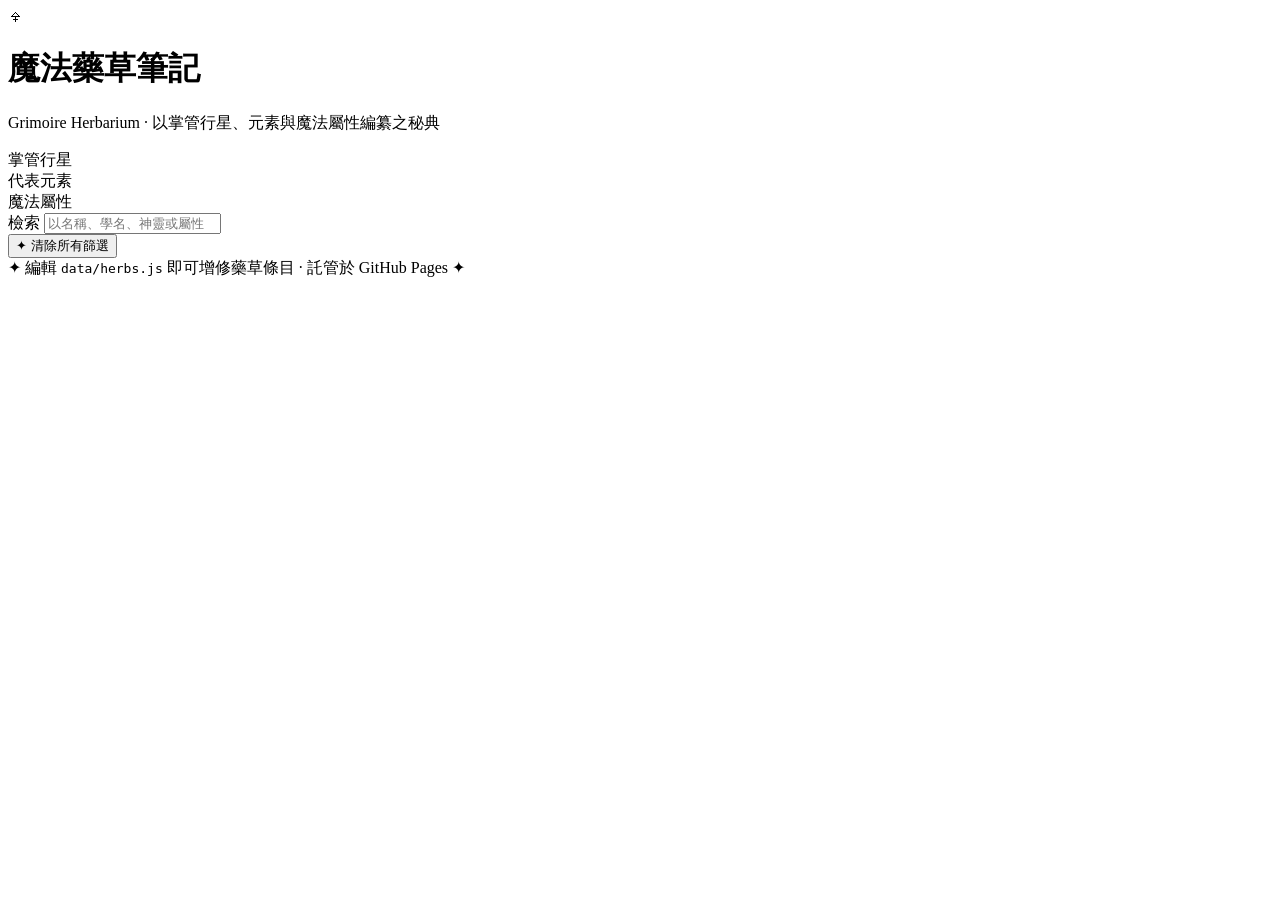
==== index.html @ 3a969321 "Add files via upload" ====
<!DOCTYPE html>
<html lang="zh-Hant">
<head>
<meta charset="UTF-8">
<meta name="viewport" content="width=device-width, initial-scale=1.0">
<title>魔法藥草筆記 · Grimoire Herbarium</title>
<link rel="preconnect" href="https://fonts.googleapis.com">
<link rel="preconnect" href="https://fonts.gstatic.com" crossorigin>
<link href="https://fonts.googleapis.com/css2?family=Noto+Serif+TC:wght@400;600;700&family=Cinzel:wght@500;700&display=swap" rel="stylesheet">
<link rel="stylesheet" href="assets/style.css">
</head>
<body data-page="index">
<div class="page-wrap">

  <header class="site-header">
    <div class="alchemy-ring" aria-hidden="true">🜍</div>
    <h1 class="site-title">魔法藥草筆記</h1>
    <p class="site-subtitle">Grimoire Herbarium · 以掌管行星、元素與魔法屬性編纂之秘典</p>
  </header>

  <section class="paper filter-panel">
    <div class="filter-row">
      <label class="filter-label">掌管行星</label>
      <div class="chips" id="chips-planet"></div>
    </div>
    <div class="filter-row">
      <label class="filter-label">代表元素</label>
      <div class="chips" id="chips-element"></div>
    </div>
    <div class="filter-row">
      <label class="filter-label">魔法屬性</label>
      <div class="chips" id="chips-magicProperties"></div>
    </div>
    <div class="filter-row">
      <label class="filter-label">檢索</label>
      <input type="search" id="search" class="search-input" placeholder="以名稱、學名、神靈或屬性搜尋…">
    </div>
    <div class="filter-meta"><span id="result-count"></span><button id="clear-filters" class="link-btn">✦ 清除所有篩選</button></div>
  </section>

  <main class="herb-grid" id="herb-grid"></main>

  <footer class="site-footer">✦ 編輯 <code>data/herbs.js</code> 即可增修藥草條目 · 託管於 GitHub Pages ✦</footer>
</div>

<script src="data/herbs.js"></script>
<script src="assets/app.js"></script>
</body>
</html>
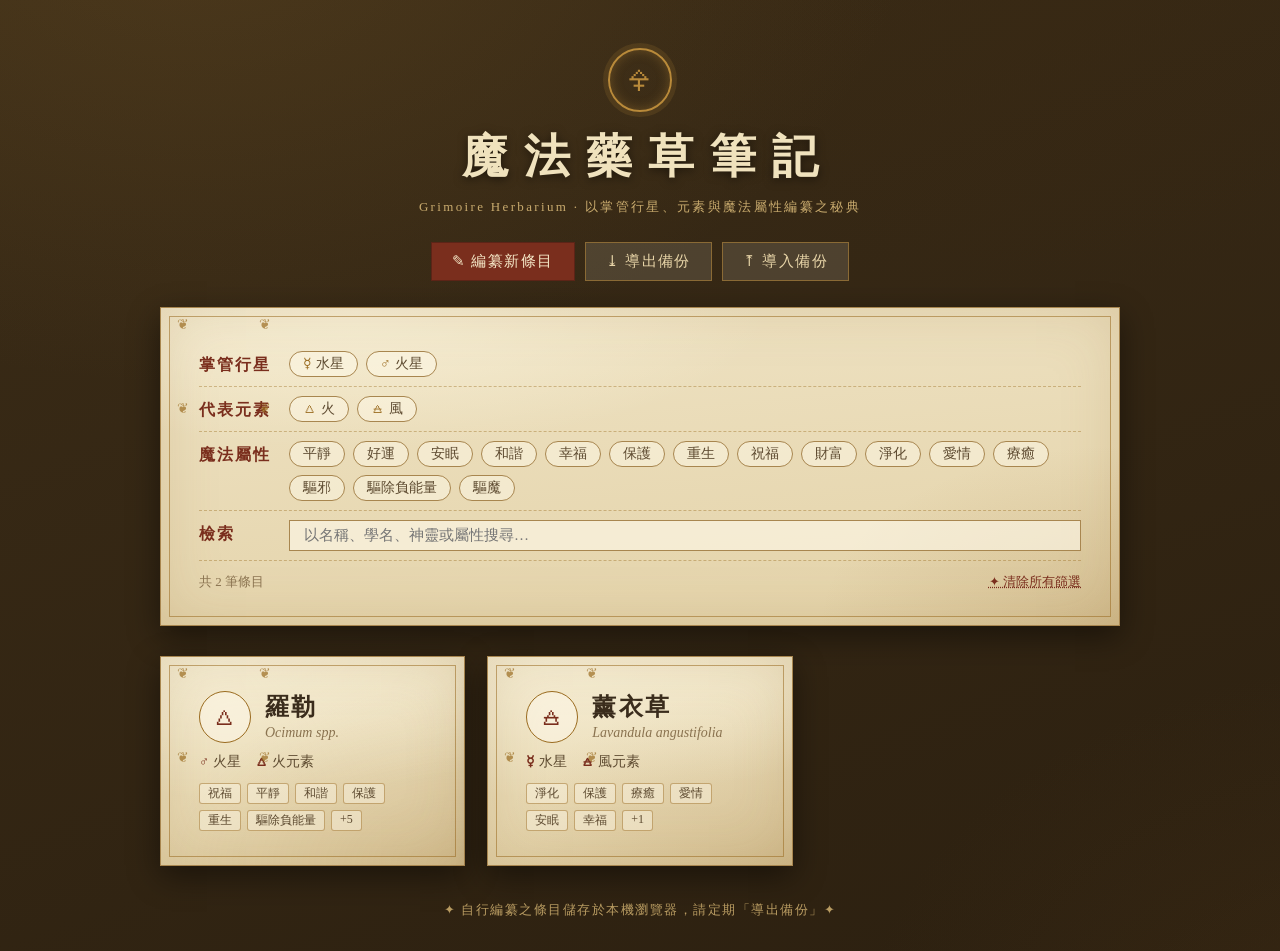
==== commit f248e7f5: "Add files via upload" ====
--- a/index.html
+++ b/index.html
@@ -7,7 +7,7 @@
 <link rel="preconnect" href="https://fonts.googleapis.com">
 <link rel="preconnect" href="https://fonts.gstatic.com" crossorigin>
 <link href="https://fonts.googleapis.com/css2?family=Noto+Serif+TC:wght@400;600;700&family=Cinzel:wght@500;700&display=swap" rel="stylesheet">
-<link rel="stylesheet" href="assets/style.css">
+<link rel="stylesheet" href="style.css">
 </head>
 <body data-page="index">
 <div class="page-wrap">
@@ -17,6 +17,12 @@
     <h1 class="site-title">魔法藥草筆記</h1>
     <p class="site-subtitle">Grimoire Herbarium · 以掌管行星、元素與魔法屬性編纂之秘典</p>
   </header>
+
+  <div class="toolbar">
+    <a class="btn" href="edit.html">✎ 編纂新條目</a>
+    <button type="button" class="btn ghost" id="btn-export">⤓ 導出備份</button>
+    <label class="btn ghost file-btn">⤒ 導入備份<input type="file" id="import-file" accept="application/json,.json" hidden></label>
+  </div>
 
   <section class="paper filter-panel">
     <div class="filter-row">
@@ -40,10 +46,10 @@
 
   <main class="herb-grid" id="herb-grid"></main>
 
-  <footer class="site-footer">✦ 編輯 <code>data/herbs.js</code> 即可增修藥草條目 · 託管於 GitHub Pages ✦</footer>
+  <footer class="site-footer">✦ 自行編纂之條目儲存於本機瀏覽器，請定期「導出備份」✦</footer>
 </div>
 
-<script src="data/herbs.js"></script>
-<script src="assets/app.js"></script>
+<script src="herbs.js"></script>
+<script src="app.js"></script>
 </body>
 </html>
--- a/style.css
+++ b/style.css
@@ -0,0 +1,218 @@
+/* ============ 羊皮紙 × 煉金術 ============ */
+:root{
+  --ink:#3a2c1c;
+  --ink-soft:#5d4a30;
+  --faded:#8a7350;
+  --gold:#9a6b1f;
+  --gold-soft:#b98a3a;
+  --paper:#efe3c4;
+  --paper-deep:#e3d2a8;
+  --edge:#a8864f;
+  --seal:#7a2e1d;
+}
+*{box-sizing:border-box;margin:0;padding:0;}
+html{scroll-behavior:smooth;}
+body{
+  font-family:"Noto Serif TC",serif;
+  color:var(--ink);
+  background:
+    radial-gradient(1200px 800px at 15% -10%, rgba(120,90,40,.28), transparent 60%),
+    radial-gradient(1000px 700px at 110% 110%, rgba(80,55,25,.30), transparent 55%),
+    radial-gradient(700px 500px at 80% 0%, rgba(60,40,15,.18), transparent 60%),
+    linear-gradient(160deg,#3b2c17 0%,#2c2010 100%);
+  min-height:100vh;
+}
+.page-wrap{max-width:1000px;margin:0 auto;padding:48px 20px 32px;}
+
+/* ---------- 頁首 ---------- */
+.site-header{text-align:center;margin-bottom:26px;color:var(--paper);}
+.alchemy-ring{
+  width:64px;height:64px;margin:0 auto 14px;
+  display:flex;align-items:center;justify-content:center;
+  font-size:34px;color:var(--gold-soft);
+  border:2px solid var(--gold-soft);border-radius:50%;
+  box-shadow:0 0 0 5px rgba(185,138,58,.15), inset 0 0 12px rgba(185,138,58,.35);
+}
+.site-title{
+  font-size:clamp(30px,5vw,46px);letter-spacing:.35em;text-indent:.35em;
+  color:#f0e2bd;text-shadow:0 2px 10px rgba(0,0,0,.5);
+}
+.site-subtitle{
+  margin-top:10px;font-family:"Cinzel",serif;font-size:13px;letter-spacing:.18em;
+  color:#c9ab6e;
+}
+
+/* ---------- 工具列 ---------- */
+.toolbar{display:flex;gap:10px;flex-wrap:wrap;justify-content:center;margin-bottom:26px;}
+.btn{
+  display:inline-block;font-family:inherit;font-size:14.5px;letter-spacing:.1em;
+  color:#f6e9c8;background:var(--seal);border:1px solid #5c2417;
+  padding:9px 20px;cursor:pointer;text-decoration:none;text-align:center;
+  transition:all .15s ease;
+}
+.btn:hover{background:#93391f;transform:translateY(-1px);}
+.btn.ghost{background:rgba(255,250,235,.12);color:#e8d5a8;border:1px solid #8a6a35;}
+.btn.ghost:hover{background:rgba(255,250,235,.22);}
+.file-btn{position:relative;}
+
+/* ---------- 羊皮紙卡片 ---------- */
+.paper{
+  position:relative;
+  background:
+    radial-gradient(600px 200px at 20% 0%, rgba(255,250,230,.55), transparent 70%),
+    radial-gradient(500px 300px at 100% 100%, rgba(150,110,50,.20), transparent 60%),
+    linear-gradient(175deg,var(--paper) 0%,var(--paper-deep) 100%);
+  border:1px solid var(--edge);
+  box-shadow:0 10px 30px rgba(0,0,0,.45), inset 0 0 60px rgba(140,100,40,.18);
+  padding:34px 38px;
+}
+.paper::before{content:"";position:absolute;inset:8px;pointer-events:none;border:1px solid rgba(154,107,31,.55);}
+.paper::after{
+  content:"❦                    ❦\A\A\A\A\A\A❦                    ❦";
+  white-space:pre;position:absolute;inset:10px 16px;pointer-events:none;
+  color:rgba(154,107,31,.7);font-size:14px;line-height:1;
+}
+
+/* ---------- 篩選面板 ---------- */
+.filter-panel{margin-bottom:30px;}
+.filter-row{display:flex;gap:14px;align-items:flex-start;padding:9px 0;border-bottom:1px dashed rgba(154,107,31,.4);}
+.filter-row:last-of-type{border-bottom:none;}
+.filter-label{flex:0 0 76px;font-weight:700;color:var(--seal);letter-spacing:.12em;padding-top:4px;}
+.chips{display:flex;flex-wrap:wrap;gap:8px;}
+.chip{
+  font-family:inherit;font-size:14px;color:var(--ink-soft);
+  background:rgba(255,250,235,.45);
+  border:1px solid var(--edge);border-radius:999px;
+  padding:3px 13px;cursor:pointer;transition:all .15s ease;
+}
+.chip:hover{background:rgba(255,246,220,.9);transform:translateY(-1px);}
+.chip.active{background:var(--seal);color:#f6e9c8;border-color:var(--seal);box-shadow:0 2px 6px rgba(122,46,29,.4);}
+.chip .sym{color:var(--gold);margin-right:4px;}
+.chip.active .sym{color:#f0c96a;}
+.search-input{
+  flex:1;font-family:inherit;font-size:15px;color:var(--ink);
+  background:rgba(255,250,235,.6);border:1px solid var(--edge);
+  padding:6px 14px;outline:none;
+}
+.search-input:focus{border-color:var(--seal);box-shadow:0 0 0 3px rgba(122,46,29,.15);}
+.filter-meta{display:flex;justify-content:space-between;align-items:center;margin-top:12px;font-size:13px;color:var(--faded);}
+.link-btn{font-family:inherit;background:none;border:none;color:var(--seal);cursor:pointer;font-size:13px;text-decoration:underline dotted;}
+.link-btn:hover{color:#a03d27;}
+
+/* ---------- 藥草卡片格 ---------- */
+.herb-grid{display:grid;grid-template-columns:repeat(auto-fill,minmax(290px,1fr));gap:22px;}
+.herb-card{cursor:pointer;transition:transform .18s ease;}
+.herb-card:hover{transform:translateY(-4px) rotate(-.3deg);}
+.herb-card:hover .paper{box-shadow:0 16px 38px rgba(0,0,0,.55), inset 0 0 60px rgba(140,100,40,.22);}
+.card-head{display:flex;align-items:flex-start;gap:14px;}
+.card-sigil{
+  flex:0 0 52px;height:52px;border:1.5px solid var(--gold);border-radius:50%;
+  display:flex;align-items:center;justify-content:center;
+  font-size:26px;color:var(--seal);background:rgba(255,250,235,.5);
+}
+.card-name{font-size:24px;font-weight:700;letter-spacing:.1em;}
+.card-latin{font-family:"Cinzel",serif;font-style:italic;font-size:14px;color:var(--faded);margin-top:2px;}
+.card-meta{margin-top:10px;font-size:13.5px;color:var(--ink-soft);display:flex;gap:14px;flex-wrap:wrap;align-items:center;}
+.card-meta b{color:var(--seal);font-weight:600;}
+.card-props{margin-top:12px;display:flex;flex-wrap:wrap;gap:6px;}
+.tag{
+  font-size:12px;color:var(--ink-soft);
+  border:1px solid rgba(154,107,31,.5);border-radius:3px;
+  padding:1px 8px;background:rgba(255,250,235,.4);
+}
+.mini-link{font-size:13px;color:var(--seal);text-decoration:underline dotted;margin-left:auto;}
+button.mini-link{background:none;border:none;cursor:pointer;font-family:inherit;margin-left:8px;}
+.mini-link:hover{color:#a03d27;}
+.mini-link.danger{color:#8c2f1b;}
+
+/* ---------- 詳情頁 ---------- */
+.back-nav{margin-bottom:18px;display:flex;align-items:center;gap:14px;flex-wrap:wrap;}
+.back-nav a{color:#d8bc82;text-decoration:none;font-size:15px;letter-spacing:.08em;}
+.back-nav a:hover{color:#f0d79e;}
+.herb-actions{display:flex;gap:6px;align-items:center;}
+.herb-article{padding:46px 52px;}
+.herb-title-row{display:flex;align-items:center;gap:20px;flex-wrap:wrap;border-bottom:2px solid var(--edge);padding-bottom:18px;margin-bottom:8px;}
+.herb-sigil{
+  width:74px;height:74px;border:2px solid var(--gold);border-radius:50%;
+  display:flex;align-items:center;justify-content:center;
+  font-size:38px;color:var(--seal);background:rgba(255,250,235,.55);
+  box-shadow:inset 0 0 14px rgba(154,107,31,.3);
+}
+.herb-name{font-size:clamp(30px,4.5vw,40px);font-weight:700;letter-spacing:.14em;}
+.herb-en{font-family:"Cinzel",serif;font-style:italic;font-size:19px;color:var(--gold);margin-left:8px;}
+.herb-latin{font-family:"Cinzel",serif;font-style:italic;font-size:15px;color:var(--faded);margin-top:4px;}
+.divider-orn{text-align:center;color:var(--gold);letter-spacing:.6em;font-size:14px;margin:14px 0 22px;}
+.herb-photo{
+  display:block;max-width:min(420px,100%);max-height:420px;object-fit:cover;
+  margin:6px auto 24px;border:1px solid var(--edge);
+  box-shadow:0 6px 18px rgba(60,40,15,.35), 0 0 0 6px rgba(255,250,235,.35);
+  filter:sepia(.18) saturate(.92);
+}
+.meta-table{display:grid;grid-template-columns:110px 1fr;gap:8px 18px;font-size:15px;margin-bottom:8px;}
+.meta-table dt{font-weight:700;color:var(--seal);letter-spacing:.1em;padding-top:1px;}
+.meta-table dd{color:var(--ink-soft);line-height:1.75;}
+
+.section-title{
+  font-size:21px;letter-spacing:.22em;color:var(--seal);
+  margin:34px 0 12px;padding-bottom:6px;
+  border-bottom:1px solid rgba(154,107,31,.5);
+  display:flex;align-items:center;gap:10px;
+}
+.section-title::before{content:"🜔";color:var(--gold);font-size:17px;}
+.herb-section p{margin:10px 0;line-height:2;text-align:justify;color:var(--ink-soft);}
+
+/* 配方 */
+.recipe{margin:22px 0;padding:20px 24px;background:rgba(255,250,235,.42);border:1px dashed rgba(154,107,31,.55);}
+.recipe-name{font-size:19px;font-weight:700;color:var(--ink);letter-spacing:.08em;}
+.recipe-en{font-family:"Cinzel",serif;font-style:italic;font-size:14px;color:var(--faded);margin-left:8px;}
+.recipe-ing{list-style:none;margin:12px 0;}
+.recipe-ing li{display:flex;align-items:baseline;gap:8px;padding:3px 0;font-size:14.5px;color:var(--ink-soft);}
+.ing-amt{color:var(--seal);white-space:nowrap;}
+.ing-dots{flex:1;border-bottom:1.5px dotted rgba(122,90,45,.55);transform:translateY(-4px);}
+.recipe-steps{font-size:14.5px;line-height:1.95;color:var(--ink-soft);text-align:justify;}
+.note-box{
+  margin-top:12px;padding:16px 20px;font-size:14px;line-height:1.9;
+  background:rgba(122,46,29,.07);border-left:3px solid var(--seal);color:var(--ink-soft);
+}
+
+/* ---------- 編輯器 ---------- */
+.editor-title{font-size:28px;letter-spacing:.18em;color:var(--seal);text-align:center;}
+#editor-form .field{margin-bottom:14px;}
+#editor-form label{display:block;font-size:14px;font-weight:700;color:var(--seal);letter-spacing:.08em;margin-bottom:4px;}
+.req{color:#a03d27;}
+#editor-form input[type=text], #editor-form select, #editor-form textarea{
+  width:100%;font-family:inherit;font-size:15px;color:var(--ink);
+  background:rgba(255,250,235,.7);border:1px solid var(--edge);
+  padding:8px 12px;outline:none;
+}
+#editor-form input:focus, #editor-form select:focus, #editor-form textarea:focus{
+  border-color:var(--seal);box-shadow:0 0 0 3px rgba(122,46,29,.12);
+}
+#editor-form textarea{resize:vertical;line-height:1.9;}
+.form-row.two-col{display:grid;grid-template-columns:1fr 1fr;gap:14px;}
+.subitem{position:relative;border:1px dashed rgba(154,107,31,.55);padding:16px 16px 6px;margin:12px 0;background:rgba(255,250,235,.35);}
+.remove-btn{
+  position:absolute;top:8px;right:10px;font-family:inherit;
+  background:none;border:none;color:#8c2f1b;cursor:pointer;font-size:15px;
+}
+.remove-btn:hover{color:#a03d27;}
+#sections-list, #recipes-list{margin-bottom:12px;}
+.form-actions{display:flex;gap:12px;margin-top:26px;flex-wrap:wrap;}
+.form-hint{margin-top:14px;font-size:12.5px;color:var(--faded);text-align:center;}
+.img-preview{margin-top:8px;}
+.img-preview img{
+  display:block;max-width:260px;border:1px solid var(--edge);
+  box-shadow:0 4px 12px rgba(60,40,15,.3);margin-bottom:6px;
+}
+#f-image{font-size:14px;color:var(--ink-soft);}
+
+.site-footer{text-align:center;color:#b99c62;font-size:12.5px;letter-spacing:.12em;margin-top:36px;}
+
+@media (max-width:640px){
+  .paper{padding:26px 22px;}
+  .herb-article{padding:32px 22px;}
+  .filter-row{flex-direction:column;gap:8px;}
+  .meta-table{grid-template-columns:1fr;gap:2px;}
+  .meta-table dt{margin-top:8px;}
+  .form-row.two-col{grid-template-columns:1fr;}
+}
